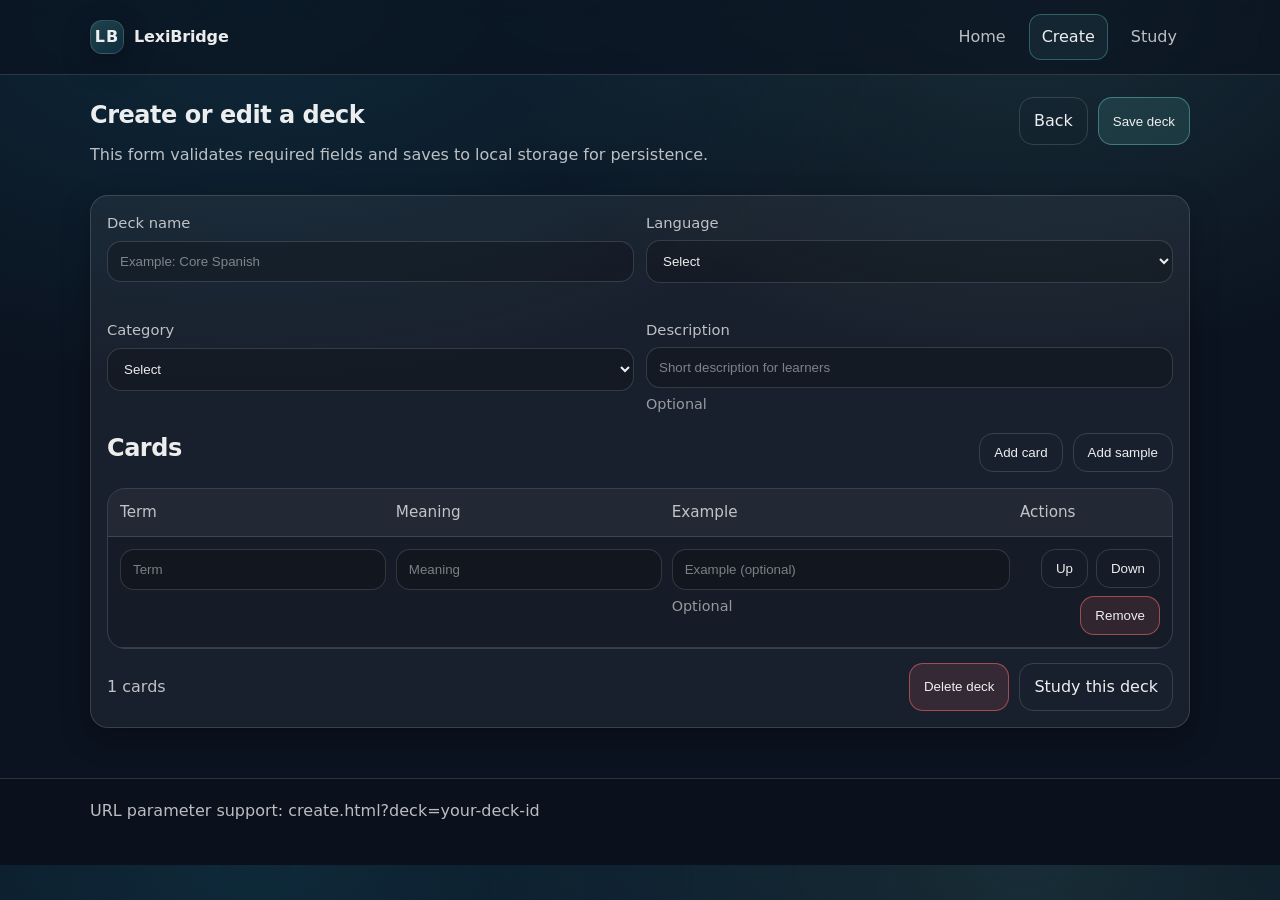
==== create.html @ fc07cd27 "Unit 1" ====
<!doctype html>
<html lang="en">
  <head>
    <meta charset="UTF-8" />
    <meta name="viewport" content="width=device-width, initial-scale=1" />
    <title>LexiBridge | Create</title>
    <link rel="stylesheet" href="css/base.css" />
    <link rel="stylesheet" href="css/pages/create.css" />
  </head>
  <body>
    <a class="skip-link" href="#main">Skip to content</a>

    <header class="site-header">
      <div class="container header-inner">
        <a class="brand" href="index.html" aria-label="LexiBridge Home">
          <span class="brand-mark" aria-hidden="true">LB</span>
          <span class="brand-text">LexiBridge</span>
        </a>

        <nav class="nav" aria-label="Primary">
          <a class="nav-link" href="index.html">Home</a>
          <a class="nav-link is-active" href="create.html">Create</a>
          <a class="nav-link" href="study.html?deck=core-es">Study</a>
        </nav>
      </div>
    </header>

    <main id="main" class="container create">
      <section class="create-head">
        <div>
          <h1>Create or edit a deck</h1>
          <p class="muted">
            This form validates required fields and saves to local storage for persistence.
          </p>
        </div>

        <div class="create-actions">
          <a class="btn btn-ghost" href="index.html">Back</a>
          <button class="btn btn-primary" form="deckForm" type="submit">Save deck</button>
        </div>
      </section>

      <section class="panel" aria-label="Deck form">
        <form id="deckForm" novalidate>
          <input type="hidden" id="deckId" name="deckId" />

          <div class="grid2">
            <div class="field">
              <label for="deckName">Deck name</label>
              <input
                id="deckName"
                name="deckName"
                class="input"
                type="text"
                required
                minlength="2"
                maxlength="40"
                placeholder="Example: Core Spanish"
              />
              <p class="error" id="deckNameError"></p>
            </div>

            <div class="field">
              <label for="deckLanguage">Language</label>
              <select id="deckLanguage" name="deckLanguage" class="select" required>
                <option value="">Select</option>
                <option value="Spanish">Spanish</option>
                <option value="Korean">Korean</option>
                <option value="English">English</option>
              </select>
              <p class="error" id="deckLanguageError"></p>
            </div>

            <div class="field">
              <label for="deckCategory">Category</label>
              <select id="deckCategory" name="deckCategory" class="select" required>
                <option value="">Select</option>
                <option value="Basics">Basics</option>
                <option value="Travel">Travel</option>
                <option value="School">School</option>
                <option value="Daily">Daily</option>
              </select>
              <p class="error" id="deckCategoryError"></p>
            </div>

            <div class="field">
              <label for="deckDescription">Description</label>
              <input
                id="deckDescription"
                name="deckDescription"
                class="input"
                type="text"
                maxlength="80"
                placeholder="Short description for learners"
              />
              <p class="help">Optional</p>
            </div>
          </div>

          <div class="cards-head">
            <h2>Cards</h2>
            <div class="cards-actions">
              <button id="addCardBtn" class="btn btn-ghost" type="button">Add card</button>
              <button id="addSampleBtn" class="btn btn-ghost" type="button">Add sample</button>
            </div>
          </div>

          <div class="table" role="region" aria-label="Cards table">
            <div class="table-row table-head" aria-hidden="true">
              <div>Term</div>
              <div>Meaning</div>
              <div>Example</div>
              <div class="table-actions-col">Actions</div>
            </div>

            <div id="cardRows"></div>
          </div>

          <div class="form-foot">
            <div class="muted" id="cardCountText">0 cards</div>
            <div class="form-foot-actions">
              <button id="deleteDeckBtn" class="btn btn-danger" type="button">Delete deck</button>
              <a id="studyDeckLink" class="btn btn-ghost" href="study.html?deck=core-es">
                Study this deck
              </a>
            </div>
          </div>
        </form>
      </section>

      <dialog id="confirmDialog" class="dialog">
        <form method="dialog" class="dialog-inner">
          <h3>Confirm delete</h3>
          <p class="muted">This will permanently remove the deck from local storage.</p>
          <div class="dialog-actions">
            <button class="btn btn-ghost" value="cancel">Cancel</button>
            <button class="btn btn-danger" value="confirm">Delete</button>
          </div>
        </form>
      </dialog>
    </main>

    <footer class="site-footer">
      <div class="container footer-inner">
        <p class="muted">
          URL parameter support: create.html?deck=your-deck-id
        </p>
      </div>
    </footer>

    <div class="toast" id="toast" role="status" aria-live="polite" aria-atomic="true"></div>

    <script type="module" src="js/create.js"></script>
  </body>
</html>
---- css/base.css ----
@import "variables.css";
@import "global.css";
@import "header.css";
@import "footer.css";
@import "components.css";
---- css/pages/create.css ----
.create {
  padding: 22px 0 10px 0;
}

.create-head {
  display: flex;
  align-items: flex-start;
  justify-content: space-between;
  gap: 14px;
  flex-wrap: wrap;
  margin-bottom: 16px;
}

.create-actions {
  display: flex;
  gap: 10px;
  flex-wrap: wrap;
}

.grid2 {
  display: grid;
  grid-template-columns: 1fr;
  gap: 12px;
}

.cards-head {
  display: flex;
  align-items: center;
  justify-content: space-between;
  gap: 12px;
  margin-top: 14px;
}

.cards-actions {
  display: flex;
  gap: 10px;
  flex-wrap: wrap;
}

.table {
  margin-top: 12px;
  border-radius: var(--radius);
  border: 1px solid var(--border);
  overflow: hidden;
}

.table-row {
  display: grid;
  grid-template-columns: 1.1fr 1.1fr 1.4fr 140px;
  gap: 10px;
  padding: 12px;
  align-items: start;
  background: rgba(0, 0, 0, 0.14);
  border-bottom: 1px solid var(--border);
}

.table-head {
  background: rgba(255, 255, 255, 0.04);
  color: var(--muted);
  font-size: 0.95rem;
}

.row-actions {
  display: flex;
  gap: 8px;
  justify-content: flex-end;
  flex-wrap: wrap;
}

.form-foot {
  display: flex;
  align-items: center;
  justify-content: space-between;
  gap: 12px;
  flex-wrap: wrap;
  margin-top: 14px;
}

.form-foot-actions {
  display: flex;
  gap: 10px;
  flex-wrap: wrap;
}

.dialog {
  border: 1px solid var(--border);
  border-radius: var(--radius);
  background: rgba(0, 0, 0, 0.75);
  color: var(--text);
  padding: 0;
  box-shadow: var(--shadow);
}

.dialog::backdrop {
  background: rgba(0, 0, 0, 0.55);
}

.dialog-inner {
  padding: 16px;
  display: grid;
  gap: 12px;
  min-width: min(520px, calc(100vw - 30px));
}

.dialog-actions {
  display: flex;
  justify-content: flex-end;
  gap: 10px;
  flex-wrap: wrap;
}

@media (min-width: 900px) {
  .grid2 {
    grid-template-columns: 1fr 1fr;
  }
}
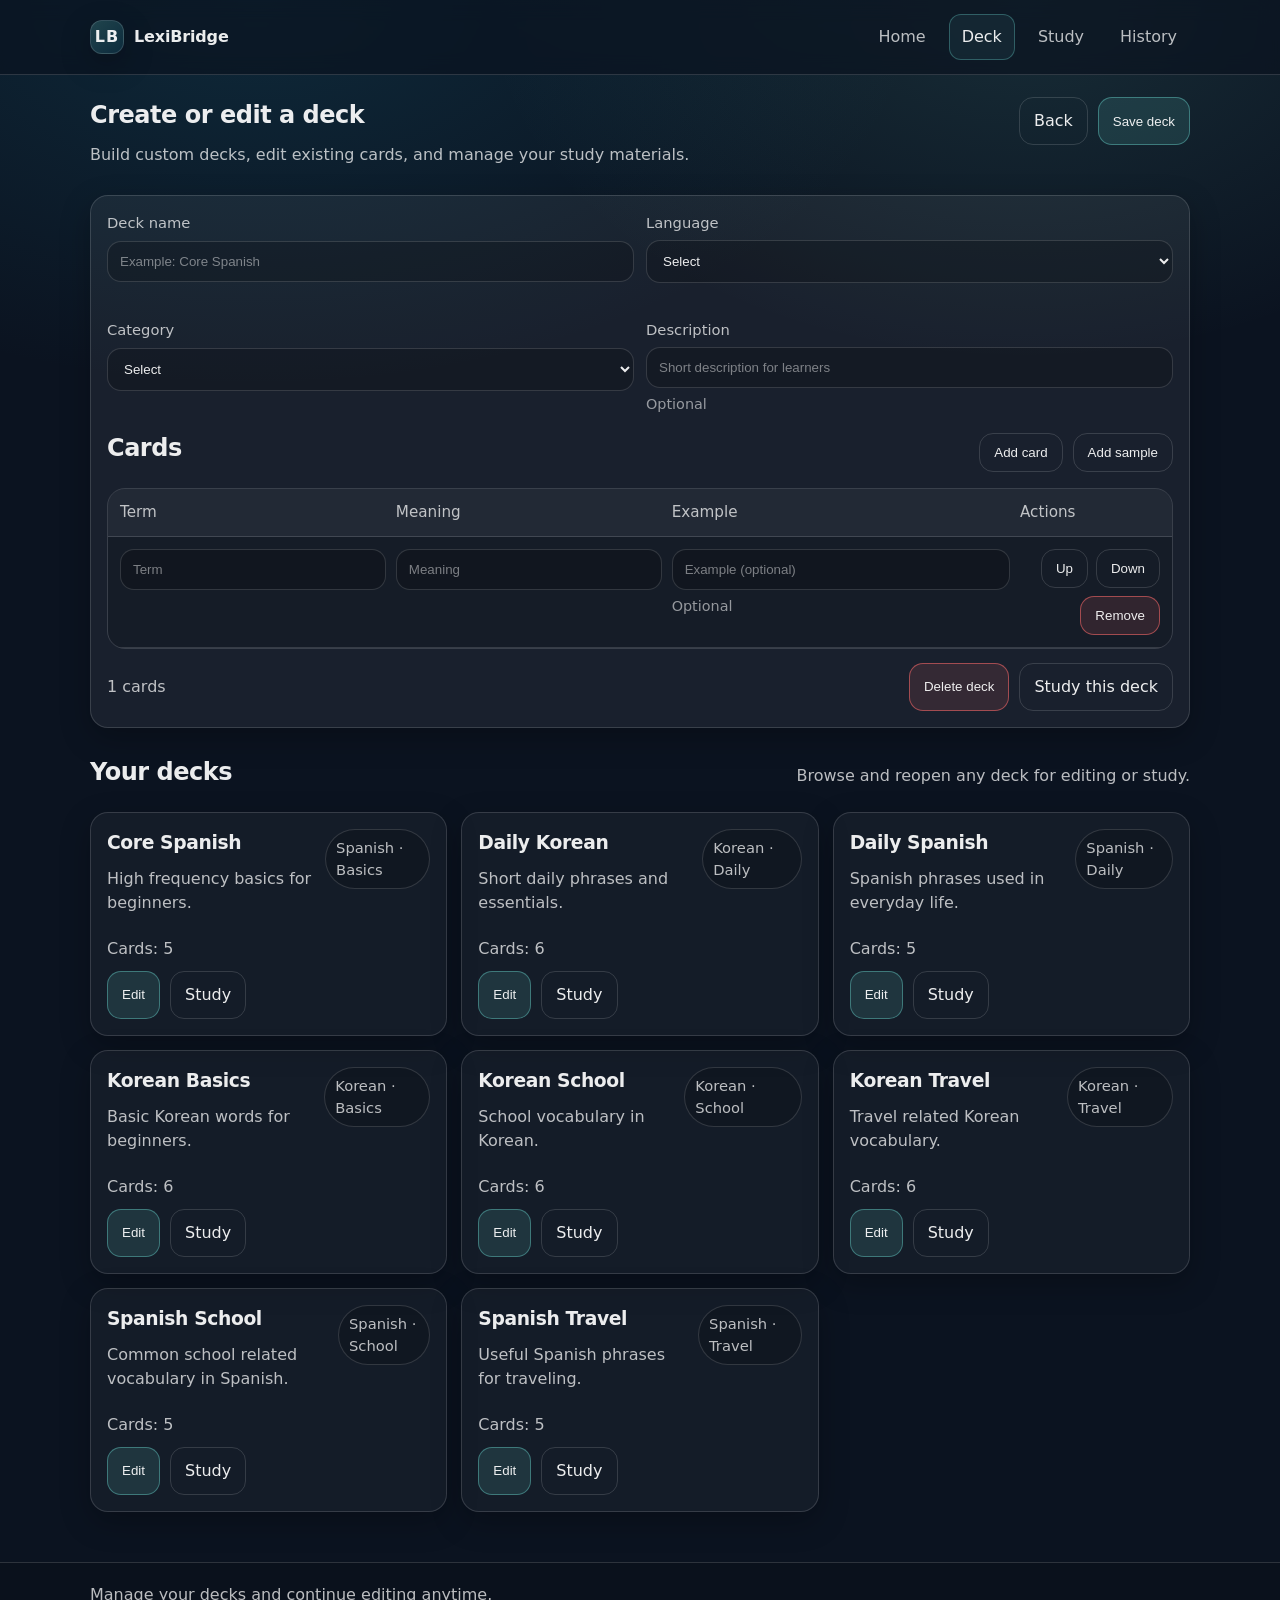
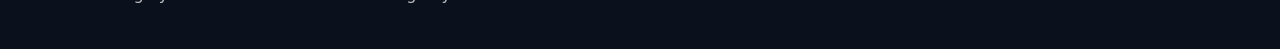
==== commit ab692ac6: "unit 5" ====
--- a/create.html
+++ b/create.html
@@ -3,7 +3,7 @@
   <head>
     <meta charset="UTF-8" />
     <meta name="viewport" content="width=device-width, initial-scale=1" />
-    <title>LexiBridge | Create</title>
+    <title>LexiBridge | Deck</title>
     <link rel="stylesheet" href="css/base.css" />
     <link rel="stylesheet" href="css/pages/create.css" />
   </head>
@@ -19,8 +19,9 @@
 
         <nav class="nav" aria-label="Primary">
           <a class="nav-link" href="index.html">Home</a>
-          <a class="nav-link is-active" href="create.html">Create</a>
-          <a class="nav-link" href="study.html?deck=core-es">Study</a>
+          <a class="nav-link is-active" href="create.html">Deck</a>
+          <a class="nav-link" href="study.html">Study</a>
+          <a class="nav-link" href="history.html">History</a>
         </nav>
       </div>
     </header>
@@ -30,7 +31,7 @@
         <div>
           <h1>Create or edit a deck</h1>
           <p class="muted">
-            This form validates required fields and saves to local storage for persistence.
+            Build custom decks, edit existing cards, and manage your study materials.
           </p>
         </div>
 
@@ -56,13 +57,22 @@
                 minlength="2"
                 maxlength="40"
                 placeholder="Example: Core Spanish"
+                aria-describedby="deckNameError"
+                aria-invalid="false"
               />
               <p class="error" id="deckNameError"></p>
             </div>
 
             <div class="field">
               <label for="deckLanguage">Language</label>
-              <select id="deckLanguage" name="deckLanguage" class="select" required>
+              <select
+                id="deckLanguage"
+                name="deckLanguage"
+                class="select"
+                required
+                aria-describedby="deckLanguageError"
+                aria-invalid="false"
+              >
                 <option value="">Select</option>
                 <option value="Spanish">Spanish</option>
                 <option value="Korean">Korean</option>
@@ -73,7 +83,14 @@
 
             <div class="field">
               <label for="deckCategory">Category</label>
-              <select id="deckCategory" name="deckCategory" class="select" required>
+              <select
+                id="deckCategory"
+                name="deckCategory"
+                class="select"
+                required
+                aria-describedby="deckCategoryError"
+                aria-invalid="false"
+              >
                 <option value="">Select</option>
                 <option value="Basics">Basics</option>
                 <option value="Travel">Travel</option>
@@ -120,12 +137,18 @@
             <div class="muted" id="cardCountText">0 cards</div>
             <div class="form-foot-actions">
               <button id="deleteDeckBtn" class="btn btn-danger" type="button">Delete deck</button>
-              <a id="studyDeckLink" class="btn btn-ghost" href="study.html?deck=core-es">
-                Study this deck
-              </a>
+              <a id="studyDeckLink" class="btn btn-ghost" href="study.html">Study this deck</a>
             </div>
           </div>
         </form>
+      </section>
+
+      <section class="deck-library" aria-label="Your decks">
+        <div class="deck-library-head">
+          <h2>Your decks</h2>
+          <p class="muted">Browse and reopen any deck for editing or study.</p>
+        </div>
+        <div id="deckLibraryList" class="grid" aria-live="polite"></div>
       </section>
 
       <dialog id="confirmDialog" class="dialog">
@@ -142,9 +165,7 @@
 
     <footer class="site-footer">
       <div class="container footer-inner">
-        <p class="muted">
-          URL parameter support: create.html?deck=your-deck-id
-        </p>
+        <p class="muted">Manage your decks and continue editing anytime.</p>
       </div>
     </footer>
 
--- a/css/pages/create.css
+++ b/css/pages/create.css
@@ -29,6 +29,7 @@
   justify-content: space-between;
   gap: 12px;
   margin-top: 14px;
+  flex-wrap: wrap;
 }
 
 .cards-actions {
@@ -82,6 +83,19 @@
   flex-wrap: wrap;
 }
 
+.deck-library {
+  margin-top: 26px;
+}
+
+.deck-library-head {
+  display: flex;
+  justify-content: space-between;
+  align-items: end;
+  gap: 12px;
+  flex-wrap: wrap;
+  margin-bottom: 12px;
+}
+
 .dialog {
   border: 1px solid var(--border);
   border-radius: var(--radius);
@@ -113,4 +127,18 @@
   .grid2 {
     grid-template-columns: 1fr 1fr;
   }
+}
+
+@media (max-width: 860px) {
+  .table-row {
+    grid-template-columns: 1fr;
+  }
+
+  .table-head {
+    display: none;
+  }
+
+  .row-actions {
+    justify-content: flex-start;
+  }
 }
